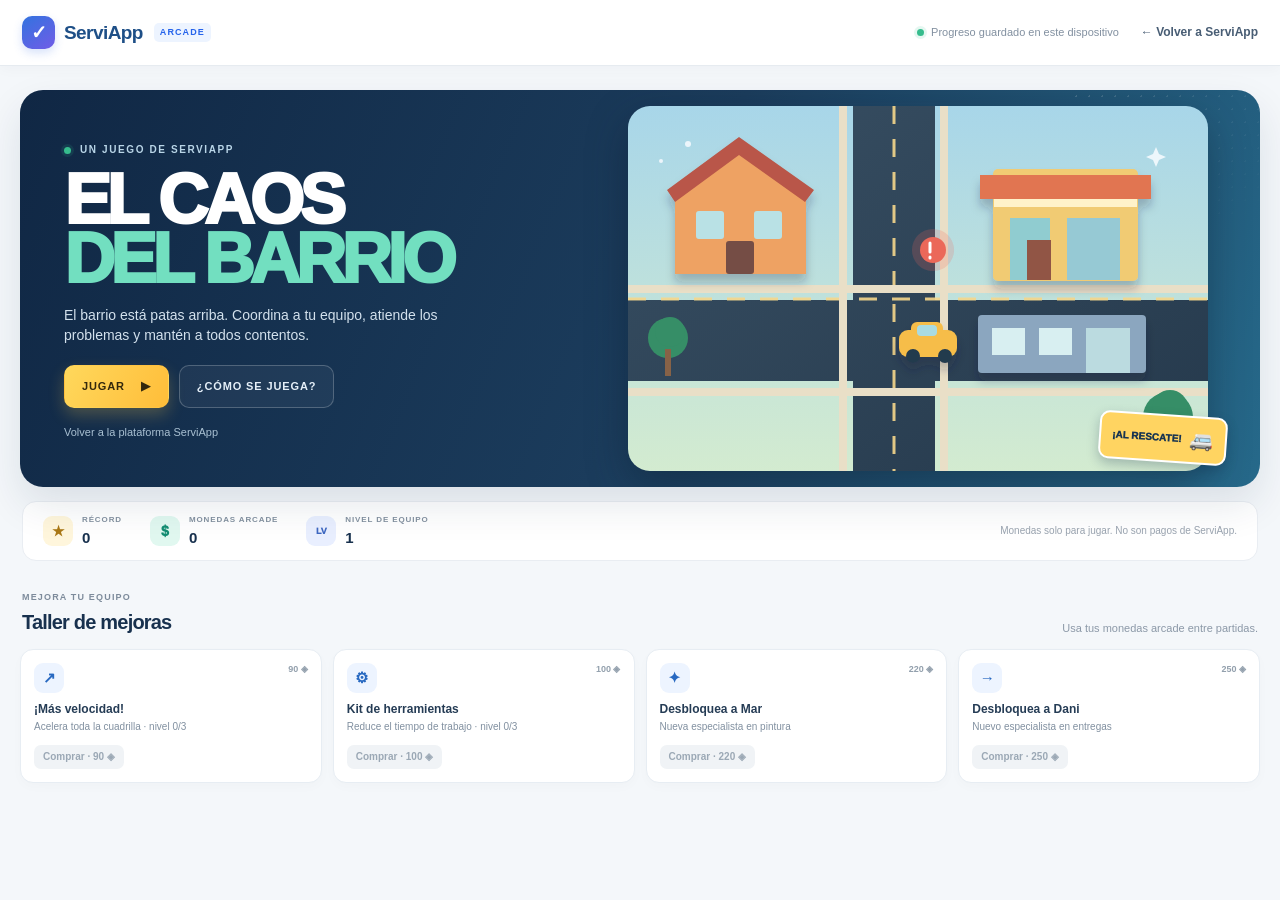
==== minijuegos.html @ 91fe1529 "Agrega Zona Arcade El Caos del Barrio" ====
<!DOCTYPE html>
<html lang="es">
<head>
    <meta charset="UTF-8">
    <meta name="viewport" content="width=device-width, initial-scale=1.0">
    <meta name="theme-color" content="#102744">
    <title>Zona Arcade | ServiApp</title>
    <link rel="stylesheet" href="minijuegos.css">
</head>
<body>
    <header class="arcade-topbar">
        <a class="arcade-brand" href="index.html" aria-label="Volver a ServiApp">
            <span class="brand-check">✓</span><span>ServiApp</span><small>ARCADE</small>
        </a>
        <div class="topbar-right"><span class="local-save"><i></i> Progreso guardado en este dispositivo</span><a class="back-to-app" href="index.html">← <span>Volver a ServiApp</span></a></div>
    </header>

    <main class="arcade-main">
        <section id="welcomeScreen" class="arcade-screen welcome-screen" aria-labelledby="gameTitle">
            <div class="welcome-hero">
                <div class="hero-copy">
                    <span class="game-eyebrow"><i></i> UN JUEGO DE SERVIAPP</span>
                    <h1 id="gameTitle">EL CAOS<br><span>DEL BARRIO</span></h1>
                    <p>El barrio está patas arriba. Coordina a tu equipo, atiende los problemas y mantén a todos contentos.</p>
                    <div class="hero-actions">
                        <button id="playButton" type="button" class="arcade-button arcade-button-yellow"><span>JUGAR</span><b>▶</b></button>
                        <button id="instructionsButton" type="button" class="arcade-button arcade-button-ghost">¿CÓMO SE JUEGA?</button>
                    </div>
                    <a class="small-return-link" href="index.html">Volver a la plataforma ServiApp</a>
                </div>
                <div class="hero-city" aria-hidden="true">
                    <svg viewBox="0 0 580 365" role="presentation">
                        <defs>
                            <linearGradient id="sky" x1="0" y1="0" x2="0" y2="1"><stop stop-color="#a8d6e9"/><stop offset="1" stop-color="#d3ebd0"/></linearGradient>
                            <linearGradient id="road" x1="0" y1="0" x2="1" y2="1"><stop stop-color="#384f63"/><stop offset="1" stop-color="#25394c"/></linearGradient>
                            <filter id="shadow" x="-30%" y="-30%" width="160%" height="170%"><feDropShadow dx="0" dy="8" stdDeviation="5" flood-color="#13263a" flood-opacity=".25"/></filter>
                        </defs>
                        <rect width="580" height="365" rx="22" fill="url(#sky)"/>
                        <path d="M0 194h580v81H0zM225 0h82v365h-82z" fill="url(#road)"/>
                        <path d="M0 193h580M266 0v365" stroke="#f6d78b" stroke-width="3" stroke-dasharray="18 15" opacity=".9"/>
                        <path d="M0 183h580M0 286h580M215 0v365M316 0v365" stroke="#e9dfc7" stroke-width="8"/>
                        <g filter="url(#shadow)">
                            <path d="M47 82 111 39l67 43v86H47z" fill="#eea263"/><path d="m39 84 72-53 75 53-9 12-66-47-64 47z" fill="#b95748"/><rect x="68" y="105" width="28" height="28" rx="3" fill="#b9e1e5"/><rect x="126" y="105" width="28" height="28" rx="3" fill="#b9e1e5"/><rect x="98" y="135" width="28" height="33" rx="3" fill="#754d45"/>
                            <rect x="365" y="63" width="145" height="112" rx="5" fill="#f1cb73"/><path d="M352 69h171v24H352z" fill="#e17451"/><path d="M366 93h143v8H366z" fill="#fff2c9"/><rect x="382" y="112" width="40" height="62" fill="#90ccd0"/><rect x="439" y="112" width="53" height="62" fill="#96c9d4"/><path d="M399 174v-40h24v40" fill="#915545"/>
                            <rect x="350" y="209" width="168" height="58" rx="4" fill="#8ba6bf"/><rect x="364" y="222" width="33" height="27" fill="#d8eff1"/><rect x="411" y="222" width="33" height="27" fill="#d8eff1"/><rect x="458" y="222" width="44" height="45" fill="#bbdbe0"/>
                        </g>
                        <g fill="#368e67"><circle cx="40" cy="232" r="20"/><circle cx="42" cy="226" r="15"/><rect x="37" y="243" width="6" height="27" fill="#876247"/><circle cx="540" cy="311" r="25"/><circle cx="542" cy="302" r="18"/><rect x="537" y="319" width="7" height="31" fill="#876247"/></g>
                        <g transform="translate(271 224)" filter="url(#shadow)"><rect width="58" height="27" rx="9" fill="#f6bd4a"/><rect x="12" y="-8" width="32" height="18" rx="6" fill="#f6bd4a"/><rect x="18" y="-5" width="20" height="11" rx="4" fill="#a9dbe3"/><circle cx="14" cy="26" r="7" fill="#243a4e"/><circle cx="46" cy="26" r="7" fill="#243a4e"/></g>
                        <g transform="translate(305 144)"><circle r="22" fill="#ed675d" opacity=".2"><animate attributeName="r" values="17;24;17" dur="1.6s" repeatCount="indefinite"/></circle><circle r="13" fill="#eb6859"/><path d="M-3-7v9m0 5v1" stroke="white" stroke-width="3" stroke-linecap="round"/></g>
                        <g fill="#f8fbff" opacity=".85"><circle cx="60" cy="38" r="3"/><circle cx="33" cy="55" r="2"/><path d="m528 41 3 7 7 3-7 3-3 7-3-7-7-3 7-3z"/></g>
                    </svg>
                    <div class="hero-sticker"><span>¡AL RESCATE!</span><b>🚐</b></div>
                </div>
                <div class="hero-dots" aria-hidden="true"></div>
            </div>

            <div class="welcome-bottom">
                <div class="meta-stats">
                    <div class="meta-stat"><span class="stat-icon stat-record">★</span><span><small>RÉCORD</small><strong id="recordValue">0</strong></span></div>
                    <div class="meta-stat"><span class="stat-icon stat-coins">$</span><span><small>MONEDAS ARCADE</small><strong id="walletValue">0</strong></span></div>
                    <div class="meta-stat"><span class="stat-icon stat-level">LV</span><span><small>NIVEL DE EQUIPO</small><strong id="teamLevelValue">1</strong></span></div>
                </div>
                <p>Monedas solo para jugar. No son pagos de ServiApp.</p>
            </div>

            <section class="upgrade-section" aria-labelledby="upgradeTitle">
                <div class="section-heading"><div><span class="section-kicker">MEJORA TU EQUIPO</span><h2 id="upgradeTitle">Taller de mejoras</h2></div><p>Usa tus monedas arcade entre partidas.</p></div>
                <div id="upgradeShop" class="upgrade-shop"></div>
            </section>
        </section>

        <section id="prepareScreen" class="arcade-screen prepare-screen" hidden aria-labelledby="prepareTitle">
            <div class="subscreen-heading"><button id="backWelcome" class="back-round" type="button" aria-label="Volver">←</button><div><span class="section-kicker">ANTES DEL TURNO</span><h2 id="prepareTitle">Prepara a tu equipo</h2></div><span class="prep-duration">⏱ Turno de 3 minutos</span></div>
            <p class="screen-lede">Elige a un trabajador para revisar sus habilidades. En la partida podrás asignarlo a los avisos del barrio.</p>
            <div id="prepWorkers" class="worker-roster prep-roster"></div>
            <div id="workerPreview" class="worker-preview"></div>
            <button id="startShiftButton" class="arcade-button arcade-button-yellow start-shift-button" type="button"><span>INICIAR TURNO</span><b>▶</b></button>
        </section>

        <section id="gameScreen" class="arcade-screen game-screen" hidden aria-label="Partida El Caos del Barrio">
            <div class="game-hud">
                <div class="hud-game-title"><span class="hud-mark">✦</span><span><small>EL CAOS DEL</small><strong>BARRIO</strong></span></div>
                <div class="hud-metric timer-metric"><small>TIEMPO</small><strong id="timerValue">03:00</strong></div>
                <div class="hud-metric score-metric"><small>PUNTOS</small><strong id="scoreValue">0</strong></div>
                <div class="hud-metric coin-metric"><small>MONEDAS</small><strong id="roundCoinsValue">0</strong></div>
                <div class="reputation-metric"><div><small>REPUTACIÓN</small><strong id="reputationValue">100%</strong></div><div class="reputation-track"><span id="reputationBar"></span></div></div>
                <button id="pauseButton" class="pause-button" type="button" aria-label="Pausar partida">Ⅱ</button>
            </div>

            <div class="event-banner" id="eventBanner" hidden><span id="eventBannerIcon">✦</span><span id="eventBannerText"></span><small id="eventBannerTime"></small></div>

            <div class="game-board-layout">
                <section class="city-panel" aria-label="Mapa interactivo del barrio">
                    <div class="city-panel-heading"><div><span class="section-kicker">SECTOR CENTRO</span><strong>Un barrio, mil cosas por resolver</strong></div><span class="map-legend"><i class="legend-emergency"></i> Aviso nuevo</span></div>
                    <div class="city-canvas-wrap"><canvas id="cityCanvas" aria-label="Barrio interactivo. Selecciona trabajadores y avisos en el mapa."></canvas><div class="canvas-help">Selecciona un trabajador y toca un aviso para enviarlo</div></div>
                    <div class="map-status-row"><span id="selectionStatus" aria-live="polite">Selecciona un trabajador disponible.</span><span id="comboStatus"></span></div>
                </section>

                <aside class="dispatch-panel">
                    <section class="dispatch-section"><div class="panel-section-heading"><div><span class="section-kicker">TU CUADRILLA</span><h3>Trabajadores</h3></div><span id="workersAvailable" class="count-pill">4 libres</span></div><div id="gameWorkers" class="game-workers-list"></div></section>
                    <section class="dispatch-section requests-section"><div class="panel-section-heading"><div><span class="section-kicker">EN EL BARRIO</span><h3>Avisos</h3></div><span id="requestsCount" class="count-pill count-alert">0</span></div><div id="requestsList" class="requests-list"></div></section>
                </aside>
            </div>
        </section>
    </main>

    <div id="arcadeOverlay" class="arcade-overlay" hidden role="dialog" aria-modal="true" aria-labelledby="overlayTitle"><div id="overlayCard" class="overlay-card"></div></div>
    <div id="toast" class="arcade-toast" role="status" aria-live="polite"></div>

    <script src="minijuegos.js" defer></script>
</body>
</html>
---- minijuegos.css ----
:root { color-scheme: light; --navy:#102744; --navy-2:#193a5e; --ink:#172b43; --muted:#6e7f91; --blue:#3478e5; --line:#e5ebf1; --paper:#f4f7fa; --mint:#48c8a1; --amber:#ffc64b; }
* { box-sizing:border-box; }
body { min-height:100vh; margin:0; color:var(--ink); background:var(--paper); font:15px/1.45 Inter,"Segoe UI",Arial,sans-serif; }
button,a { font:inherit; }
[hidden] { display:none!important; }
.arcade-topbar { position:sticky; top:0; z-index:5; height:66px; padding:0 max(22px,calc((100vw - 1240px)/2)); display:flex; align-items:center; justify-content:space-between; background:#fff; border-bottom:1px solid #e6ebf0; box-shadow:0 3px 13px #142b4308; }
.arcade-brand { display:flex; align-items:center; gap:9px; color:#1e4f87; text-decoration:none; font-weight:850; font-size:19px; letter-spacing:-.03em; }
.brand-check { width:33px; height:33px; display:grid; place-items:center; border-radius:10px; color:white; background:linear-gradient(145deg,#3273df,#715ce7); box-shadow:0 4px 10px #366ee533; }
.arcade-brand small { margin-left:2px; padding:3px 6px; border-radius:5px; color:#2563eb; background:#edf4ff; font-size:9px; letter-spacing:.12em; }
.topbar-right { display:flex; align-items:center; gap:22px; }
.local-save { display:flex; align-items:center; gap:7px; color:#8290a0; font-size:11px; }
.local-save i,.game-eyebrow i { width:7px; height:7px; display:inline-block; border-radius:50%; background:#36bc8d; box-shadow:0 0 0 3px #36bc8d20; }
.back-to-app { color:#485d74; font-size:12px; font-weight:750; text-decoration:none; }.back-to-app:hover,.small-return-link:hover { color:#2563eb; }
.arcade-main { width:min(100% - 34px,1240px); margin:0 auto; padding:24px 0 55px; }
.welcome-hero { position:relative; min-height:330px; display:grid; grid-template-columns: .95fr 1.05fr; overflow:hidden; border-radius:23px; background:linear-gradient(112deg,#102744 0%,#1b3c5c 52%,#26698a 100%); box-shadow:0 18px 40px #152c451c; }
.hero-copy { position:relative; z-index:2; padding:34px 0 26px 44px; align-self:center; }
.game-eyebrow { display:flex; align-items:center; gap:9px; color:#b9d5e7; font-size:10px; font-weight:850; letter-spacing:.16em; }
.hero-copy h1 { margin:14px 0 12px; color:#fff; font-size:clamp(43px,5.6vw,70px); line-height:.83; letter-spacing:-.067em; font-weight:950; }
.hero-copy h1 span { color:#72dfc0; }
.hero-copy>p { max-width:410px; margin:17px 0 20px; color:#d3e1ed; font-size:14px; }
.hero-actions { display:flex; align-items:center; gap:10px; flex-wrap:wrap; }
.arcade-button { min-height:43px; padding:0 17px; display:inline-flex; align-items:center; justify-content:center; gap:16px; border:1px solid transparent; border-radius:10px; font-size:11px; font-weight:900; letter-spacing:.08em; cursor:pointer; transition:transform .16s,box-shadow .16s,background .16s; }
.arcade-button:hover { transform:translateY(-2px); }
.arcade-button-yellow { color:#33280d; background:linear-gradient(120deg,#ffd85c,#ffbd39); box-shadow:0 7px 16px #ffcc4b3d; }.arcade-button-yellow:hover { box-shadow:0 9px 22px #ffcc4b58; }
.arcade-button-yellow b { font-size:12px; }.arcade-button-ghost { color:#e5eff8; border-color:#ffffff38; background:#ffffff0c; }.arcade-button-ghost:hover { background:#ffffff18; }
.small-return-link { display:inline-block; margin-top:17px; color:#a9c0d2; font-size:11px; text-decoration:none; }
.hero-city { position:relative; z-index:1; display:flex; align-items:center; justify-content:center; min-width:0; padding:16px 34px 16px 0; }
.hero-city svg { width:min(100%,580px); filter:drop-shadow(0 15px 20px #0716265c); }
.hero-sticker { position:absolute; right:33px; bottom:25px; padding:8px 11px; display:flex; align-items:center; gap:8px; border:2px solid #fff; border-radius:10px; color:#173451; background:#ffd461; box-shadow:0 5px 12px #10274442; font-size:10px; font-weight:950; transform:rotate(4deg); }.hero-sticker b { font-size:19px; }
.hero-dots { position:absolute; inset:0 0 auto auto; width:190px; height:130px; opacity:.16; background-image:radial-gradient(#fff 1px,transparent 1px); background-size:13px 13px; mask-image:linear-gradient(135deg,#000,transparent); }
.welcome-bottom { margin:14px 2px 0; padding:12px 20px; display:flex; align-items:center; justify-content:space-between; gap:16px; border:1px solid #e9edf2; border-radius:14px; background:white; }
.meta-stats { display:flex; align-items:center; gap:28px; }.meta-stat { display:flex; align-items:center; gap:9px; }.meta-stat>span:last-child { display:grid; gap:1px; }.meta-stat small { color:#8491a0; font-size:8px; font-weight:850; letter-spacing:.11em; }.meta-stat strong { color:#18314e; font-size:15px; }.stat-icon { width:30px; height:30px; display:grid; place-items:center; border-radius:9px; font-size:14px; font-weight:950; }.stat-record { color:#aa7816; background:#fff6dc; }.stat-coins { color:#148d72; background:#e1f8f0; }.stat-level { color:#3e68c2; background:#e9efff; font-size:9px; }.welcome-bottom>p { margin:0; color:#9aa4b0; font-size:10px; }
.upgrade-section { margin:23px 0 0; }.section-heading { margin:0 2px 12px; display:flex; align-items:end; justify-content:space-between; gap:12px; }.section-kicker { color:#7d8b9b; font-size:9px; font-weight:900; letter-spacing:.13em; }.section-heading h2 { margin:2px 0 0; color:#18314e; font-size:20px; letter-spacing:-.04em; }.section-heading>p { margin:0; color:#8b98a7; font-size:11px; }
.upgrade-shop { display:grid; grid-template-columns:repeat(4,minmax(0,1fr)); gap:11px; }.upgrade-card { min-height:115px; padding:13px; display:flex; flex-direction:column; align-items:flex-start; border:1px solid #e7edf3; border-radius:13px; background:#fff; box-shadow:0 4px 12px #1c344b05; }.upgrade-card-top { width:100%; display:flex; justify-content:space-between; gap:8px; }.upgrade-symbol { width:30px; height:30px; display:grid; place-items:center; border-radius:9px; color:#2869c1; background:#edf4ff; font-size:15px; font-weight:900; }.upgrade-level { color:#93a0ad; font-size:9px; font-weight:800; }.upgrade-card h3 { margin:8px 0 2px; color:#253c55; font-size:12px; }.upgrade-card p { margin:0 0 10px; color:#8190a0; font-size:10px; }.upgrade-buy { margin-top:auto; padding:5px 9px; border:0; border-radius:7px; color:#24599a; background:#edf4ff; font-size:10px; font-weight:850; cursor:pointer; }.upgrade-buy:hover:not(:disabled) { background:#dce9ff; }.upgrade-buy:disabled { color:#9ba8b5; background:#f0f3f6; cursor:not-allowed; }
.arcade-screen { animation:screen-in .25s ease-out; }.prepare-screen { padding:26px; border:1px solid #e6ecf1; border-radius:20px; background:white; box-shadow:0 10px 30px #122e4a0b; }.subscreen-heading { display:flex; align-items:center; gap:12px; }.subscreen-heading h2 { margin:1px 0 0; font-size:24px; letter-spacing:-.04em; }.back-round { width:36px; height:36px; border:1px solid #e4eaf0; border-radius:50%; color:#34516f; background:white; font-size:19px; cursor:pointer; }.prep-duration { margin-left:auto; padding:8px 11px; border-radius:9px; color:#315b91; background:#edf4ff; font-size:11px; font-weight:800; }.screen-lede { margin:14px 0 17px; color:#748396; font-size:13px; }.worker-roster { display:grid; grid-template-columns:repeat(auto-fit,minmax(185px,1fr)); gap:11px; }.worker-card { padding:13px; display:flex; align-items:center; gap:11px; text-align:left; border:1px solid #e5ebf1; border-radius:13px; background:white; cursor:pointer; transition:.15s ease; }.worker-card:hover { border-color:#b9cdf5; transform:translateY(-2px); }.worker-card.selected { border-color:#4380df; box-shadow:0 0 0 3px #4380df17; background:#f7faff; }.worker-avatar { --worker:#4381e8; position:relative; width:43px; height:48px; flex:0 0 43px; }.worker-avatar .avatar-head { position:absolute; top:1px; left:11px; z-index:1; width:22px; height:22px; border:2px solid #fff; border-radius:50%; background:#d99a6b; box-shadow:0 1px 3px #182d4355; }.worker-avatar .avatar-body { position:absolute; bottom:0; left:3px; width:37px; height:31px; border:2px solid #fff; border-radius:15px 15px 10px 10px; background:var(--worker); box-shadow:0 2px 4px #182d4325; }.worker-avatar .avatar-cap { position:absolute; top:0; left:8px; z-index:2; width:27px; height:10px; border-radius:12px 12px 3px 3px; background:var(--worker); border-bottom:3px solid #f5c451; }.worker-avatar .avatar-tool { position:absolute; right:-1px; bottom:2px; z-index:3; width:13px; height:13px; display:grid; place-items:center; border:2px solid #fff; border-radius:50%; color:#344a60; background:#f8d676; font-size:8px; }.worker-card-name { display:block; color:#263c53; font-size:12px; font-weight:850; }.worker-card-role { display:block; margin-top:2px; color:#7a8998; font-size:10px; }.worker-card-stat { display:block; margin-top:5px; color:#4e6c8c; font-size:9px; }.worker-preview { min-height:48px; margin:15px 0 13px; padding:11px 14px; border-radius:11px; color:#536c83; background:#f4f8fc; font-size:12px; }.worker-preview strong { color:#203e5d; }.worker-preview span { margin-right:9px; }.start-shift-button { min-width:185px; }
.game-screen { min-width:0; }.game-hud { min-height:69px; margin-bottom:11px; padding:8px 14px; display:flex; align-items:center; gap:clamp(12px,2vw,26px); border:1px solid #243f5c; border-radius:14px; color:white; background:linear-gradient(105deg,#102744,#193a5b); box-shadow:0 7px 18px #0f27401a; }.hud-game-title { min-width:150px; display:flex; align-items:center; gap:9px; }.hud-mark { width:32px; height:32px; display:grid; place-items:center; border:1px solid #ffffff28; border-radius:10px; color:#fbd369; background:#ffffff11; font-size:18px; }.hud-game-title>span:last-child { display:grid; line-height:1.05; }.hud-game-title small { color:#9fb6ca; font-size:8px; font-weight:850; letter-spacing:.12em; }.hud-game-title strong { margin-top:2px; font-size:12px; letter-spacing:.1em; }.hud-metric { min-width:64px; display:grid; gap:1px; }.hud-metric small,.reputation-metric small { color:#a7bdcf; font-size:8px; font-weight:850; letter-spacing:.1em; }.hud-metric strong { color:white; font-variant-numeric:tabular-nums; font-size:16px; }.timer-metric strong { color:#ffdc76; }.coin-metric strong { color:#81e2c5; }.reputation-metric { min-width:114px; flex:1; display:grid; gap:5px; }.reputation-metric>div:first-child { display:flex; justify-content:space-between; align-items:center; }.reputation-metric strong { font-size:11px; }.reputation-track { height:6px; overflow:hidden; border-radius:99px; background:#ffffff28; }.reputation-track span { width:100%; height:100%; display:block; border-radius:inherit; background:linear-gradient(90deg,#40d39f,#9be5ad); transition:width .25s,background .25s; }.pause-button { width:35px; height:35px; flex:0 0 35px; border:1px solid #ffffff35; border-radius:10px; color:white; background:#ffffff0e; font-size:15px; font-weight:900; cursor:pointer; }.pause-button:hover { background:#ffffff24; }
.event-banner { min-height:37px; margin:0 0 10px; padding:8px 12px; display:flex; align-items:center; gap:9px; border:1px solid #f0d58b; border-radius:10px; color:#694e17; background:linear-gradient(90deg,#fff4d3,#fffaf0); font-size:11px; font-weight:800; }.event-banner small { margin-left:auto; color:#8c7441; font-size:9px; }.event-banner.event-rain { border-color:#b5d6ef; color:#245b85; background:#eaf6ff; }.event-banner.event-rush { border-color:#ffc6a4; color:#92512d; background:#fff1e7; }.event-banner.event-thanks { border-color:#b4e5d3; color:#257153; background:#e9fff5; }
.game-board-layout { display:grid; grid-template-columns:minmax(0,1fr) 290px; gap:11px; align-items:stretch; }.city-panel,.dispatch-panel { min-width:0; border:1px solid #e3eaf0; border-radius:14px; background:white; box-shadow:0 6px 18px #142b4308; }.city-panel { overflow:hidden; }.city-panel-heading { min-height:55px; padding:9px 13px; display:flex; align-items:center; justify-content:space-between; gap:8px; }.city-panel-heading>div { display:grid; }.city-panel-heading strong { color:#26425e; font-size:12px; }.map-legend { color:#8593a2; font-size:9px; white-space:nowrap; }.legend-emergency { width:8px; height:8px; display:inline-block; margin-right:4px; border-radius:50%; background:#ea675d; box-shadow:0 0 0 3px #ea675d20; }.city-canvas-wrap { position:relative; overflow:hidden; background:#b8d8c3; }.city-canvas-wrap canvas { width:100%; height:auto; display:block; aspect-ratio:1000/620; touch-action:none; cursor:default; }.canvas-help { position:absolute; right:9px; bottom:8px; padding:5px 8px; border:1px solid #ffffff80; border-radius:7px; color:#506578; background:#ffffffd9; font-size:9px; pointer-events:none; }.map-status-row { min-height:32px; padding:7px 12px; display:flex; justify-content:space-between; gap:10px; color:#718193; font-size:9px; }.map-status-row #comboStatus { color:#ba7e12; font-weight:850; }
.dispatch-panel { display:flex; flex-direction:column; overflow:hidden; }.dispatch-section { min-height:0; padding:12px; }.requests-section { flex:1; border-top:1px solid #edf1f4; }.panel-section-heading { display:flex; align-items:center; justify-content:space-between; gap:8px; margin-bottom:8px; }.panel-section-heading h3 { margin:0; color:#203b56; font-size:14px; letter-spacing:-.025em; }.count-pill { padding:4px 7px; border-radius:99px; color:#2772ca; background:#edf5ff; font-size:9px; font-weight:850; }.count-alert { color:#b95549; background:#fff0ed; }.game-workers-list,.requests-list { display:grid; gap:6px; }.game-worker-row { width:100%; min-height:46px; padding:5px 8px; display:flex; align-items:center; gap:8px; text-align:left; border:1px solid transparent; border-radius:9px; background:#f7f9fb; cursor:pointer; }.game-worker-row:hover { border-color:#d6e3f2; background:#f1f6fb; }.game-worker-row.selected { border-color:#4d87dc; background:#edf5ff; box-shadow:0 0 0 2px #4780d815; }.game-worker-row.busy { opacity:.72; }.game-worker-row .worker-avatar { width:31px; height:34px; flex-basis:31px; transform:scale(.72); transform-origin:center; margin:0 -3px; }.game-worker-info { min-width:0; flex:1; }.game-worker-info strong { display:block; overflow:hidden; color:#32475e; font-size:10px; text-overflow:ellipsis; white-space:nowrap; }.game-worker-info small { display:block; color:#8793a0; font-size:8px; }.worker-state { padding:4px 6px; border-radius:99px; color:#21845e; background:#e3f8ee; font-size:8px; font-weight:850; }.worker-state.traveling { color:#9a681a; background:#fff4d7; }.worker-state.working { color:#2d6eb8; background:#e6f2ff; }.worker-state.unavailable { color:#8d96a2; background:#edf0f3; }
.requests-list { max-height:350px; overflow:auto; padding-right:2px; }.request-card { width:100%; padding:9px; display:grid; grid-template-columns:30px minmax(0,1fr) auto; align-items:center; gap:8px; text-align:left; border:1px solid #e8edf2; border-radius:10px; background:white; cursor:pointer; transition:.14s ease; }.request-card:hover { border-color:#f1b1a9; background:#fffaf9; transform:translateY(-1px); }.request-card.selected { border-color:#ea766b; box-shadow:0 0 0 2px #e76d5e18; }.request-card.assigned { border-color:#c4d9ed; background:#f8fbff; }.request-service-icon { width:29px; height:29px; display:grid; place-items:center; border-radius:9px; color:#bd584c; background:#fff0ed; font-size:12px; font-weight:950; }.request-card-text { min-width:0; }.request-card-text strong { display:block; overflow:hidden; color:#314860; font-size:9px; text-overflow:ellipsis; white-space:nowrap; }.request-card-text small { display:block; color:#8793a0; font-size:8px; }.request-card-side { text-align:right; }.request-time { display:block; color:#c05d50; font-variant-numeric:tabular-nums; font-size:9px; font-weight:900; }.request-time.safe { color:#7f8c99; }.request-reward { display:block; margin-top:2px; color:#25805e; font-size:8px; font-weight:850; }.request-difficulty { display:inline-block; margin-top:2px; color:#b27a20; font-size:7px; letter-spacing:.05em; }
.empty-requests { padding:15px 9px; border:1px dashed #dce4eb; border-radius:10px; color:#8897a6; text-align:center; font-size:9px; }
.arcade-overlay { position:fixed; inset:0; z-index:20; padding:18px; display:grid; place-items:center; background:#0d2039bd; backdrop-filter:blur(5px); animation:fade-in .18s ease-out; }.overlay-card { width:min(100%,510px); max-height:min(92vh,760px); overflow:auto; padding:24px; border:1px solid #ffffffb0; border-radius:19px; background:white; box-shadow:0 25px 75px #07182f5c; animation:pop-in .22s ease-out; }.overlay-top { display:flex; align-items:flex-start; justify-content:space-between; gap:15px; }.overlay-kicker { color:#71849a; font-size:9px; font-weight:900; letter-spacing:.13em; }.overlay-card h2 { margin:4px 0 8px; color:#17314e; font-size:25px; letter-spacing:-.05em; }.overlay-card p { color:#6c7d8e; font-size:12px; }.overlay-close { width:32px; height:32px; border:1px solid #e5ebf0; border-radius:50%; color:#536b80; background:white; cursor:pointer; }.overlay-actions { display:flex; flex-wrap:wrap; justify-content:center; gap:9px; margin-top:18px; }.arcade-button-blue { color:white; background:#3478e5; box-shadow:0 6px 13px #3478e538; }.arcade-button-white { color:#39536c; border-color:#e0e7ed; background:white; }.overlay-instructions { display:grid; gap:9px; margin-top:15px; }.instruction-row { padding:10px; display:flex; gap:10px; border-radius:10px; background:#f5f8fb; }.instruction-row b { width:24px; height:24px; display:grid; flex:0 0 24px; place-items:center; border-radius:7px; color:#2b67bb; background:#e5efff; font-size:10px; }.instruction-row span { color:#566b81; font-size:11px; }.result-hero { margin:-24px -24px 17px; padding:25px 24px 20px; color:white; border-radius:19px 19px 0 0; background:linear-gradient(120deg,#173454,#286481); text-align:center; }.result-hero .overlay-kicker { color:#b5d0e4; }.result-hero h2 { margin:5px 0; color:white; }.result-score { color:#ffda68; font-size:39px; font-weight:950; letter-spacing:-.05em; }.result-grid { display:grid; grid-template-columns:repeat(3,1fr); gap:8px; }.result-stat { padding:10px 8px; border:1px solid #e9eef3; border-radius:10px; background:#fafbfd; text-align:center; }.result-stat small { display:block; color:#8390a0; font-size:8px; font-weight:800; letter-spacing:.08em; }.result-stat strong { display:block; margin-top:3px; color:#263e57; font-size:15px; }.result-record { margin-top:11px; padding:10px; border-radius:9px; color:#936f1e; background:#fff7dc; text-align:center; font-size:11px; font-weight:850; }
.arcade-toast { position:fixed; left:50%; bottom:22px; z-index:30; max-width:calc(100vw - 30px); padding:10px 15px; border:1px solid #ffffff35; border-radius:10px; color:white; background:#173653ee; box-shadow:0 8px 22px #0c233b40; font-size:11px; font-weight:750; opacity:0; pointer-events:none; transform:translate(-50%,12px); transition:.2s; }.arcade-toast.visible { opacity:1; transform:translate(-50%,0); }
@keyframes screen-in { from { opacity:0; transform:translateY(5px); } to { opacity:1; transform:none; } }@keyframes fade-in { from { opacity:0; } to { opacity:1; } }@keyframes pop-in { from { opacity:0; transform:scale(.97) translateY(6px); } to { opacity:1; transform:none; } }
@media(max-width:950px) { .welcome-hero { grid-template-columns:1fr 1fr; }.hero-copy { padding-left:30px; }.hero-copy h1 { font-size:clamp(48px,7vw,62px); }.hero-city { padding-right:18px; }.upgrade-shop { grid-template-columns:repeat(2,minmax(0,1fr)); }.game-board-layout { grid-template-columns:minmax(0,1fr) 260px; gap:8px; }.game-hud { gap:13px; }.hud-game-title { min-width:118px; } }
@media(max-width:720px) { .arcade-main { width:min(100% - 20px,1240px); padding-top:13px; }.arcade-topbar { height:58px; padding:0 13px; }.local-save { display:none; }.welcome-hero { min-height:0; grid-template-columns:1fr; }.hero-copy { padding:27px 24px 5px; }.hero-copy h1 { font-size:clamp(48px,12vw,65px); }.hero-copy>p { max-width:460px; margin:13px 0 15px; font-size:13px; }.hero-city { height:205px; padding:0 22px 12px; }.hero-city svg { width:min(100%,450px); max-height:205px; }.hero-sticker { right:25px; bottom:19px; }.welcome-bottom { align-items:flex-start; flex-direction:column; gap:7px; padding:12px; }.meta-stats { width:100%; justify-content:space-between; gap:7px; }.meta-stat { gap:6px; }.stat-icon { width:26px; height:26px; }.meta-stat small { font-size:7px; }.meta-stat strong { font-size:13px; }.welcome-bottom>p { align-self:flex-end; font-size:9px; }.section-heading { align-items:flex-start; flex-direction:column; gap:2px; }.section-heading h2 { font-size:18px; }.upgrade-shop { gap:8px; }.upgrade-card { min-height:111px; padding:10px; }.prepare-screen { padding:16px; }.subscreen-heading h2 { font-size:20px; }.prep-duration { padding:6px 8px; font-size:9px; }.game-hud { min-height:58px; padding:7px; gap:8px; border-radius:11px; }.hud-game-title { min-width:0; gap:6px; }.hud-mark { width:27px; height:27px; }.hud-game-title small { font-size:6px; }.hud-game-title strong { font-size:9px; }.hud-metric { min-width:44px; }.hud-metric small,.reputation-metric small { font-size:6px; }.hud-metric strong { font-size:12px; }.reputation-metric { min-width:70px; }.reputation-metric strong { font-size:9px; }.pause-button { width:30px; height:30px; flex-basis:30px; }.game-board-layout { grid-template-columns:1fr; }.dispatch-panel { display:grid; grid-template-columns:minmax(0,.85fr) minmax(0,1.15fr); }.dispatch-section { padding:9px; }.requests-section { border-top:0; border-left:1px solid #edf1f4; }.game-workers-list { gap:4px; }.game-worker-row { min-height:39px; padding:3px 5px; gap:3px; }.worker-state { padding:3px 4px; font-size:7px; }.requests-list { max-height:206px; }.city-canvas-wrap canvas { min-height:205px; }.canvas-help { right:6px; bottom:6px; font-size:8px; }.map-status-row { font-size:8px; } }
@media(max-width:440px) { .arcade-brand { font-size:16px; }.arcade-brand small { font-size:8px; }.back-to-app { font-size:10px; }.hero-copy { padding-inline:19px; }.hero-copy h1 { font-size:47px; }.hero-actions { gap:7px; }.arcade-button { min-height:40px; padding:0 12px; font-size:9px; }.hero-city { height:178px; }.upgrade-shop { grid-template-columns:1fr 1fr; }.upgrade-card p { font-size:9px; }.hud-game-title { display:none; }.reputation-metric { flex:1; }.game-hud { justify-content:space-between; }.city-panel-heading { padding-inline:9px; }.city-panel-heading strong { font-size:10px; }.map-legend { font-size:8px; }.dispatch-panel { grid-template-columns:.9fr 1.1fr; }.panel-section-heading h3 { font-size:12px; }.count-pill { padding:3px 5px; font-size:8px; }.game-worker-info strong { font-size:9px; }.game-worker-info small { font-size:7px; }.worker-state { max-width:56px; overflow:hidden; text-overflow:ellipsis; white-space:nowrap; }.request-card { grid-template-columns:25px minmax(0,1fr) auto; gap:5px; padding:7px 5px; }.request-service-icon { width:24px; height:24px; }.request-card-text strong { font-size:8px; }.request-card-text small,.request-time { font-size:7px; }.request-reward { font-size:7px; } }
@media(prefers-reduced-motion:reduce) { *,*::before,*::after { animation-duration:.01ms!important; transition-duration:.01ms!important; } }
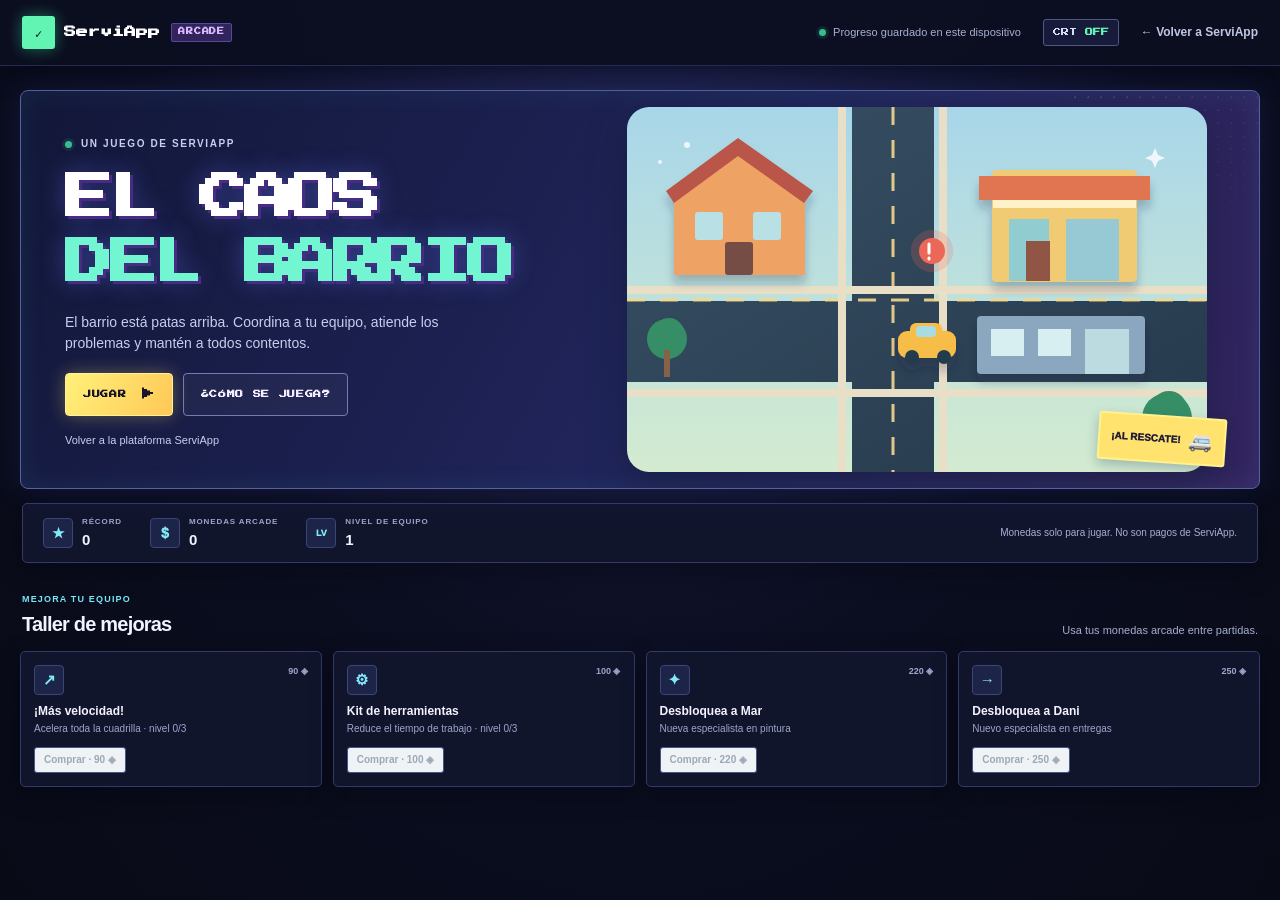
==== commit 3bbb2b1d: "Fase 1: identidad retro neón para zona arcade" ====
--- a/minijuegos.html
+++ b/minijuegos.html
@@ -3,8 +3,11 @@
 <head>
     <meta charset="UTF-8">
     <meta name="viewport" content="width=device-width, initial-scale=1.0">
-    <meta name="theme-color" content="#102744">
+    <meta name="theme-color" content="#080b18">
     <title>Zona Arcade | ServiApp</title>
+    <link rel="preconnect" href="https://fonts.googleapis.com">
+    <link rel="preconnect" href="https://fonts.gstatic.com" crossorigin>
+    <link href="https://fonts.googleapis.com/css2?family=Press+Start+2P&display=swap" rel="stylesheet">
     <link rel="stylesheet" href="minijuegos.css">
 </head>
 <body>
@@ -12,7 +15,7 @@
         <a class="arcade-brand" href="index.html" aria-label="Volver a ServiApp">
             <span class="brand-check">✓</span><span>ServiApp</span><small>ARCADE</small>
         </a>
-        <div class="topbar-right"><span class="local-save"><i></i> Progreso guardado en este dispositivo</span><a class="back-to-app" href="index.html">← <span>Volver a ServiApp</span></a></div>
+        <div class="topbar-right"><span class="local-save"><i></i> Progreso guardado en este dispositivo</span><button id="crtToggleButton" class="crt-toggle" type="button" aria-pressed="false" aria-label="Activar efecto de pantalla retro">CRT <strong>OFF</strong></button><a class="back-to-app" href="index.html">← <span>Volver a ServiApp</span></a></div>
     </header>
 
     <main class="arcade-main">
@@ -92,7 +95,7 @@
             <div class="game-board-layout">
                 <section class="city-panel" aria-label="Mapa interactivo del barrio">
                     <div class="city-panel-heading"><div><span class="section-kicker">SECTOR CENTRO</span><strong>Un barrio, mil cosas por resolver</strong></div><span class="map-legend"><i class="legend-emergency"></i> Aviso nuevo</span></div>
-                    <div class="city-canvas-wrap"><canvas id="cityCanvas" aria-label="Barrio interactivo. Selecciona trabajadores y avisos en el mapa."></canvas><div class="canvas-help">Selecciona un trabajador y toca un aviso para enviarlo</div></div>
+                    <div class="city-canvas-wrap"><canvas id="cityCanvas" aria-label="Barrio interactivo. Toca o arrastra un trabajador hasta un aviso para asignarlo."></canvas><div class="canvas-help"><b>1</b> Toca un trabajador <span>→</span> <b>2</b> toca una alerta</div></div>
                     <div class="map-status-row"><span id="selectionStatus" aria-live="polite">Selecciona un trabajador disponible.</span><span id="comboStatus"></span></div>
                 </section>
 
--- a/minijuegos.css
+++ b/minijuegos.css
@@ -45,4 +45,104 @@
 @media(max-width:950px) { .welcome-hero { grid-template-columns:1fr 1fr; }.hero-copy { padding-left:30px; }.hero-copy h1 { font-size:clamp(48px,7vw,62px); }.hero-city { padding-right:18px; }.upgrade-shop { grid-template-columns:repeat(2,minmax(0,1fr)); }.game-board-layout { grid-template-columns:minmax(0,1fr) 260px; gap:8px; }.game-hud { gap:13px; }.hud-game-title { min-width:118px; } }
 @media(max-width:720px) { .arcade-main { width:min(100% - 20px,1240px); padding-top:13px; }.arcade-topbar { height:58px; padding:0 13px; }.local-save { display:none; }.welcome-hero { min-height:0; grid-template-columns:1fr; }.hero-copy { padding:27px 24px 5px; }.hero-copy h1 { font-size:clamp(48px,12vw,65px); }.hero-copy>p { max-width:460px; margin:13px 0 15px; font-size:13px; }.hero-city { height:205px; padding:0 22px 12px; }.hero-city svg { width:min(100%,450px); max-height:205px; }.hero-sticker { right:25px; bottom:19px; }.welcome-bottom { align-items:flex-start; flex-direction:column; gap:7px; padding:12px; }.meta-stats { width:100%; justify-content:space-between; gap:7px; }.meta-stat { gap:6px; }.stat-icon { width:26px; height:26px; }.meta-stat small { font-size:7px; }.meta-stat strong { font-size:13px; }.welcome-bottom>p { align-self:flex-end; font-size:9px; }.section-heading { align-items:flex-start; flex-direction:column; gap:2px; }.section-heading h2 { font-size:18px; }.upgrade-shop { gap:8px; }.upgrade-card { min-height:111px; padding:10px; }.prepare-screen { padding:16px; }.subscreen-heading h2 { font-size:20px; }.prep-duration { padding:6px 8px; font-size:9px; }.game-hud { min-height:58px; padding:7px; gap:8px; border-radius:11px; }.hud-game-title { min-width:0; gap:6px; }.hud-mark { width:27px; height:27px; }.hud-game-title small { font-size:6px; }.hud-game-title strong { font-size:9px; }.hud-metric { min-width:44px; }.hud-metric small,.reputation-metric small { font-size:6px; }.hud-metric strong { font-size:12px; }.reputation-metric { min-width:70px; }.reputation-metric strong { font-size:9px; }.pause-button { width:30px; height:30px; flex-basis:30px; }.game-board-layout { grid-template-columns:1fr; }.dispatch-panel { display:grid; grid-template-columns:minmax(0,.85fr) minmax(0,1.15fr); }.dispatch-section { padding:9px; }.requests-section { border-top:0; border-left:1px solid #edf1f4; }.game-workers-list { gap:4px; }.game-worker-row { min-height:39px; padding:3px 5px; gap:3px; }.worker-state { padding:3px 4px; font-size:7px; }.requests-list { max-height:206px; }.city-canvas-wrap canvas { min-height:205px; }.canvas-help { right:6px; bottom:6px; font-size:8px; }.map-status-row { font-size:8px; } }
 @media(max-width:440px) { .arcade-brand { font-size:16px; }.arcade-brand small { font-size:8px; }.back-to-app { font-size:10px; }.hero-copy { padding-inline:19px; }.hero-copy h1 { font-size:47px; }.hero-actions { gap:7px; }.arcade-button { min-height:40px; padding:0 12px; font-size:9px; }.hero-city { height:178px; }.upgrade-shop { grid-template-columns:1fr 1fr; }.upgrade-card p { font-size:9px; }.hud-game-title { display:none; }.reputation-metric { flex:1; }.game-hud { justify-content:space-between; }.city-panel-heading { padding-inline:9px; }.city-panel-heading strong { font-size:10px; }.map-legend { font-size:8px; }.dispatch-panel { grid-template-columns:.9fr 1.1fr; }.panel-section-heading h3 { font-size:12px; }.count-pill { padding:3px 5px; font-size:8px; }.game-worker-info strong { font-size:9px; }.game-worker-info small { font-size:7px; }.worker-state { max-width:56px; overflow:hidden; text-overflow:ellipsis; white-space:nowrap; }.request-card { grid-template-columns:25px minmax(0,1fr) auto; gap:5px; padding:7px 5px; }.request-service-icon { width:24px; height:24px; }.request-card-text strong { font-size:8px; }.request-card-text small,.request-time { font-size:7px; }.request-reward { font-size:7px; } }
+
+/* Marcadores y controles táctiles con más presencia en el mapa del turno. */
+.canvas-help { left:11px; right:auto; bottom:10px; padding:7px 10px; display:flex; align-items:center; gap:6px; color:#29445e; border-color:#ffffff; background:#ffffffed; box-shadow:0 3px 10px #0d263c25; font-size:10px; font-weight:800; }
+.canvas-help b { width:17px; height:17px; display:grid; place-items:center; border-radius:50%; color:#fff; background:#3478e5; font-size:9px; }
+.canvas-help span { color:#678098; font-size:13px; }
+.game-worker-row { min-height:52px; }
+.game-worker-row .worker-avatar { width:36px; height:40px; flex-basis:36px; transform:scale(.9); margin:0 -1px; }
+.game-worker-row.selected { border-width:2px; background:#eaf3ff; }
+.request-card { min-height:58px; padding:8px; }
+.request-service-icon { width:34px; height:34px; border-radius:11px; font-size:10px; }
+.request-card-text strong { font-size:10px; }
+.request-card-text small { font-size:9px; }
+.request-time { font-size:10px; }
+.city-canvas-wrap canvas { cursor:grab; }
+.city-canvas-wrap canvas:active { cursor:grabbing; }
+@media(max-width:720px) {
+    .canvas-help { left:6px; bottom:6px; gap:4px; padding:5px 7px; font-size:8px; }
+    .canvas-help b { width:14px; height:14px; font-size:7px; }
+    .game-worker-row { min-height:46px; }
+    .game-worker-row .worker-avatar { width:32px; height:36px; flex-basis:32px; transform:scale(.82); margin:0 -2px; }
+    .request-card { min-height:53px; padding:6px; }
+    .request-service-icon { width:29px; height:29px; font-size:9px; }
+}
 @media(prefers-reduced-motion:reduce) { *,*::before,*::after { animation-duration:.01ms!important; transition-duration:.01ms!important; } }
+
+/* Identidad arcade retro neón, aislada de las demás pantallas de ServiApp. */
+:root { color-scheme:dark; --navy:#10142c; --navy-2:#1a2044; --ink:#f2f3ff; --muted:#adb4d6; --blue:#52e5f2; --line:#373d68; --paper:#090c1c; --mint:#62f4b2; --amber:#ffe36e; }
+body { color:var(--ink); background:radial-gradient(ellipse at 50% -20%,#222655 0,#0b0e20 58%,#080a16 100%); }
+.arcade-topbar { background:#0b0e20ed; border-color:#252b50; box-shadow:0 4px 24px #05061390; }
+.arcade-brand { color:#fff; font-family:"Press Start 2P",monospace; font-size:12px; letter-spacing:0; }
+.brand-check { border-radius:3px; color:#0c1226; background:var(--mint); box-shadow:0 0 15px #42ffbf62; }
+.arcade-brand small { border:1px solid #514aa1; border-radius:2px; color:#d9b8ff; background:#32245b; font-family:"Press Start 2P",monospace; font-size:7px; }
+.local-save { color:#a7afd1; }
+.back-to-app { color:#c0c7e5; }
+.back-to-app:hover,.small-return-link:hover { color:var(--amber); }
+.crt-toggle { padding:7px 9px; border:1px solid #505785; border-radius:3px; color:#d7dcf7; background:#171b39; font-family:"Press Start 2P",monospace; font-size:8px; cursor:pointer; }
+.crt-toggle strong { color:var(--mint); }
+.crt-toggle[aria-pressed="true"] { border-color:#ff6fcf; box-shadow:0 0 12px #ff6fcf55; }
+.crt-toggle[aria-pressed="true"] strong { color:#ff8cda; }
+.arcade-main { max-width:1240px; }
+.welcome-hero { border:1px solid #5760a1; border-radius:8px; background:linear-gradient(120deg,#121738 0%,#20245a 54%,#34245f 100%); box-shadow:0 0 35px #5867ff20,inset 0 0 28px #54e9f215; }
+.hero-copy h1 { font-family:"Press Start 2P",monospace; font-size:clamp(28px,4vw,48px); line-height:1.35; letter-spacing:-.07em; text-shadow:3px 3px 0 #492b84,0 0 23px #6b78ff65; }
+.hero-copy h1 span { color:#71f6d1; }
+.game-eyebrow,.section-kicker,.overlay-kicker { color:#77e6f5; }
+.hero-copy>p,.game-eyebrow,.small-return-link { color:#c8ceef; }
+.arcade-button { border-radius:4px; font-family:"Press Start 2P",monospace; font-size:8px; }
+.arcade-button-yellow { color:#18142a; border-color:#fff39a; background:linear-gradient(120deg,#fff17a,#ffc857); box-shadow:0 0 18px #ffe36e52; }
+.arcade-button-ghost { border-color:#737cb2; color:#f3edff; background:#ffffff0a; }
+.hero-sticker { border:2px solid #fff28e; border-radius:3px; color:#211a39; background:#ffe36e; }
+.welcome-bottom,.upgrade-card,.prepare-screen,.city-panel,.dispatch-panel { border-color:#333a67; border-radius:5px; background:#11152c; box-shadow:0 8px 24px #03040c60; }
+.welcome-bottom>p,.section-heading>p,.screen-lede { color:#a7afd0; }
+.meta-stat small,.upgrade-level,.upgrade-card p { color:#9da5ca; }
+.meta-stat strong,.section-heading h2,.subscreen-heading h2,.panel-section-heading h3 { color:#f1f3ff; }
+.stat-icon,.upgrade-symbol { border:1px solid #3c4578; border-radius:4px; color:#83e9f7; background:#1c2448; }
+.upgrade-card h3 { color:#f4f2ff; }
+.upgrade-buy { border:1px solid #4b5487; border-radius:3px; color:#8ef4de; background:#20274c; }
+.upgrade-buy:hover:not(:disabled) { background:#2b3563; }
+.back-round,.worker-card,.worker-preview { border-color:#3b426d; border-radius:5px; color:#e8eaff; background:#151a35; }
+.worker-card.selected { border-color:#73e9f5; background:#1a2549; box-shadow:0 0 0 2px #68e5f52c,0 0 18px #5ddcf52b; }
+.prep-duration,.count-pill { border:1px solid #454d80; border-radius:3px; color:#96edfa; background:#1a2041; }
+.game-hud { border:1px solid #6265b0; border-radius:5px; background:linear-gradient(90deg,#121735,#20214e); box-shadow:0 0 22px #505cff20; }
+.hud-game-title strong,.hud-metric strong,.reputation-metric strong { color:#f6f3ff; }
+.hud-mark { color:#fff17a; background:#4d3679; }
+.hud-metric small,.reputation-metric small { color:#aeb8dc; }
+.timer-metric strong { color:#81f4d4; }
+.score-metric strong { color:#ffe574; }
+.coin-metric strong { color:#9df4b2; }
+.pause-button { border:1px solid #7883c7; border-radius:4px; color:#fff; background:#333668; }
+.city-panel-heading strong { color:#eef0ff; }
+.city-panel-heading,.dispatch-section { color:#c4c9e7; }
+.map-status-row { color:#bbc2e2; }
+.game-worker-row,.request-card { border-color:#30385f; border-radius:4px; color:#e7eaff; background:#191e3b; }
+.game-worker-row:hover,.request-card:hover { border-color:#59dced; background:#22294e; }
+.game-worker-row.selected,.request-card.selected { border-color:#67e8f5; background:#252950; box-shadow:0 0 12px #50d9e929; }
+.game-worker-info strong,.request-card-text strong { color:#f0f2ff; }
+.game-worker-info small,.request-card-text small { color:#adb5d4; }
+.worker-state { color:#8df2ba; background:#183b3d; }
+.worker-state.traveling { color:#ffe181; background:#463a25; }
+.worker-state.working { color:#9de5ff; background:#203850; }
+.request-service-icon { color:#ff9aab; background:#45263e; }
+.request-time { color:#ff9b9b; }
+.request-time.safe { color:#c5cee8; }
+.request-reward { color:#8df2ba; }
+.empty-requests { border-color:#424a76; color:#aeb6d6; }
+.arcade-overlay { background:#050612d9; }
+.overlay-card { border:1px solid #5e65a1; border-radius:6px; color:#e8eaff; background:#11152c; box-shadow:0 0 40px #6669ff35; }
+.overlay-card h2 { color:#fff; }
+.overlay-card p,.instruction-row span { color:#c0c7e5; }
+.overlay-close,.arcade-button-white { border-color:#48507d; color:#e4e8ff; background:#191e3d; }
+.instruction-row,.result-stat { border:1px solid #30385f; border-radius:4px; background:#191e3b; }
+.instruction-row b { border-radius:3px; color:#12172f; background:#79ecf5; }
+.result-hero { background:linear-gradient(120deg,#171c43,#36235c); }
+.result-stat small { color:#aab2d3; }
+.result-stat strong { color:#f3f4ff; }
+.result-record { color:#ffe994; background:#39331f; }
+.arcade-toast { border-radius:4px; background:#20264beF; }
+.crt-enabled::after { position:fixed; inset:0; z-index:40; pointer-events:none; content:""; opacity:.22; background:repeating-linear-gradient(to bottom,transparent 0,transparent 2px,#03040b 3px,#03040b 4px); mix-blend-mode:multiply; }
+.crt-enabled .arcade-main { filter:saturate(1.16) contrast(1.03); }
+button:focus-visible,a:focus-visible { outline:3px solid #ffe36e; outline-offset:3px; }
+@media(max-width:720px) { .arcade-brand { font-size:9px; }.arcade-brand small { font-size:6px; }.crt-toggle { padding:6px; font-size:7px; }.hero-copy h1 { font-size:clamp(24px,7vw,40px); } }
+@media(prefers-reduced-motion:reduce) { .crt-enabled::after { opacity:.12; } }
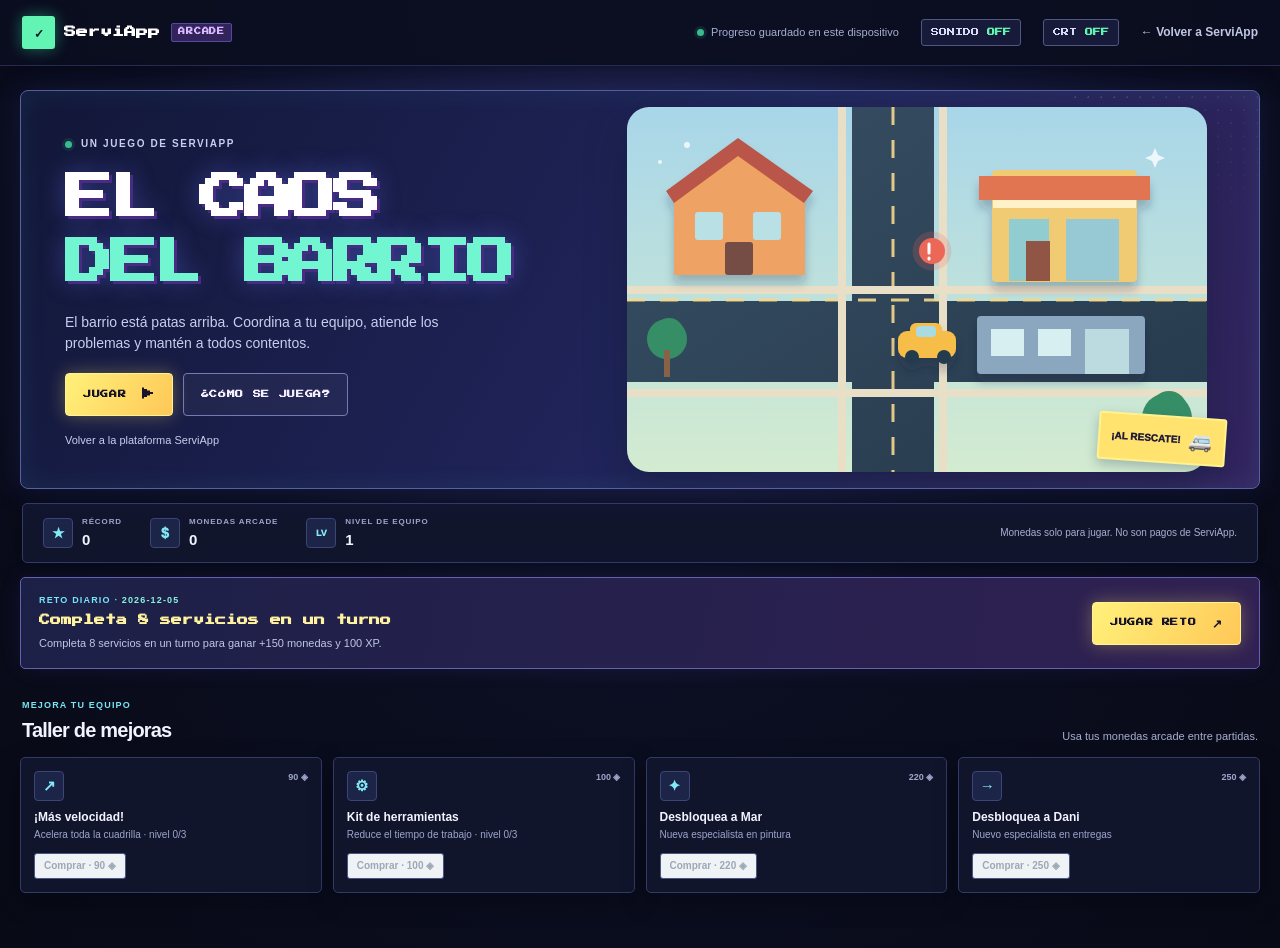
==== commit 3b1a36bb: "Fase 2: retos diarios, vidas, audio y controles" ====
--- a/minijuegos.html
+++ b/minijuegos.html
@@ -15,7 +15,7 @@
         <a class="arcade-brand" href="index.html" aria-label="Volver a ServiApp">
             <span class="brand-check">✓</span><span>ServiApp</span><small>ARCADE</small>
         </a>
-        <div class="topbar-right"><span class="local-save"><i></i> Progreso guardado en este dispositivo</span><button id="crtToggleButton" class="crt-toggle" type="button" aria-pressed="false" aria-label="Activar efecto de pantalla retro">CRT <strong>OFF</strong></button><a class="back-to-app" href="index.html">← <span>Volver a ServiApp</span></a></div>
+        <div class="topbar-right"><span class="local-save"><i></i> Progreso guardado en este dispositivo</span><button id="soundToggleButton" class="crt-toggle" type="button" aria-pressed="false" aria-label="Activar sonido">SONIDO <strong>OFF</strong></button><button id="crtToggleButton" class="crt-toggle" type="button" aria-pressed="false" aria-label="Activar efecto de pantalla retro">CRT <strong>OFF</strong></button><a class="back-to-app" href="index.html">← <span>Volver a ServiApp</span></a></div>
     </header>
 
     <main class="arcade-main">
@@ -65,6 +65,7 @@
                 </div>
                 <p>Monedas solo para jugar. No son pagos de ServiApp.</p>
             </div>
+            <div class="daily-challenge"><div><span class="section-kicker">RETO DIARIO · <strong id="dailyDateLabel"></strong></span><strong>Completa 8 servicios en un turno</strong><small id="dailyChallengeStatus">Recompensa extra de monedas y XP. Tu mejor resultado se guarda aquí.</small></div><button id="dailyChallengeButton" class="arcade-button arcade-button-yellow" type="button">JUGAR RETO <b>↗</b></button></div>
 
             <section class="upgrade-section" aria-labelledby="upgradeTitle">
                 <div class="section-heading"><div><span class="section-kicker">MEJORA TU EQUIPO</span><h2 id="upgradeTitle">Taller de mejoras</h2></div><p>Usa tus monedas arcade entre partidas.</p></div>
@@ -86,6 +87,7 @@
                 <div class="hud-metric timer-metric"><small>TIEMPO</small><strong id="timerValue">03:00</strong></div>
                 <div class="hud-metric score-metric"><small>PUNTOS</small><strong id="scoreValue">0</strong></div>
                 <div class="hud-metric coin-metric"><small>MONEDAS</small><strong id="roundCoinsValue">0</strong></div>
+                <div class="hud-metric lives-metric"><small>VIDAS</small><strong id="livesValue" aria-label="5 vidas">♥♥♥♥♥</strong></div>
                 <div class="reputation-metric"><div><small>REPUTACIÓN</small><strong id="reputationValue">100%</strong></div><div class="reputation-track"><span id="reputationBar"></span></div></div>
                 <button id="pauseButton" class="pause-button" type="button" aria-label="Pausar partida">Ⅱ</button>
             </div>
@@ -96,6 +98,7 @@
                 <section class="city-panel" aria-label="Mapa interactivo del barrio">
                     <div class="city-panel-heading"><div><span class="section-kicker">SECTOR CENTRO</span><strong>Un barrio, mil cosas por resolver</strong></div><span class="map-legend"><i class="legend-emergency"></i> Aviso nuevo</span></div>
                     <div class="city-canvas-wrap"><canvas id="cityCanvas" aria-label="Barrio interactivo. Toca o arrastra un trabajador hasta un aviso para asignarlo."></canvas><div class="canvas-help"><b>1</b> Toca un trabajador <span>→</span> <b>2</b> toca una alerta</div></div>
+                    <div class="keyboard-hint">Teclado: 1–6 equipo · ↑/↓ avisos · Enter asignar · P pausar</div>
                     <div class="map-status-row"><span id="selectionStatus" aria-live="polite">Selecciona un trabajador disponible.</span><span id="comboStatus"></span></div>
                 </section>
 
--- a/minijuegos.css
+++ b/minijuegos.css
@@ -146,3 +146,9 @@
 button:focus-visible,a:focus-visible { outline:3px solid #ffe36e; outline-offset:3px; }
 @media(max-width:720px) { .arcade-brand { font-size:9px; }.arcade-brand small { font-size:6px; }.crt-toggle { padding:6px; font-size:7px; }.hero-copy h1 { font-size:clamp(24px,7vw,40px); } }
 @media(prefers-reduced-motion:reduce) { .crt-enabled::after { opacity:.12; } }
+.daily-challenge { margin-top:14px; padding:16px 18px; display:flex; align-items:center; justify-content:space-between; gap:15px; border:1px solid #6561b0; border-radius:5px; background:linear-gradient(100deg,#1c2047,#302153); box-shadow:0 0 24px #8573ff16; }
+.daily-challenge>div { display:grid; gap:5px; }.daily-challenge>div>strong { color:#fff2a0; font-family:"Press Start 2P",monospace; font-size:11px; line-height:1.7; }.daily-challenge small { color:#c0c7e5; font-size:11px; }
+.daily-challenge .section-kicker strong { color:#8af3dd; }.lives-metric strong { color:#ff7fba; font-size:14px; letter-spacing:2px; white-space:nowrap; }.lives-metric strong .lost-life { color:#5d4268; }
+.keyboard-hint { color:#b5bddf; font-size:9px; text-align:right; }
+@media(max-width:720px) { .daily-challenge { align-items:flex-start; flex-direction:column; padding:12px; }.daily-challenge>div>strong { font-size:9px; }.daily-challenge small { font-size:10px; }.topbar-right { gap:7px; }.game-hud { gap:5px; }.hud-metric { min-width:37px; }.lives-metric { display:flex; min-width:44px; }.lives-metric strong { font-size:10px; letter-spacing:0; }.reputation-metric { min-width:58px; } }
+@media(max-width:440px) { .game-hud { padding:5px; gap:4px; }.hud-metric { min-width:32px; }.hud-metric strong { font-size:10px; }.lives-metric { min-width:36px; }.lives-metric strong { font-size:9px; }.reputation-metric { min-width:46px; }.pause-button { width:26px; height:26px; flex-basis:26px; } }
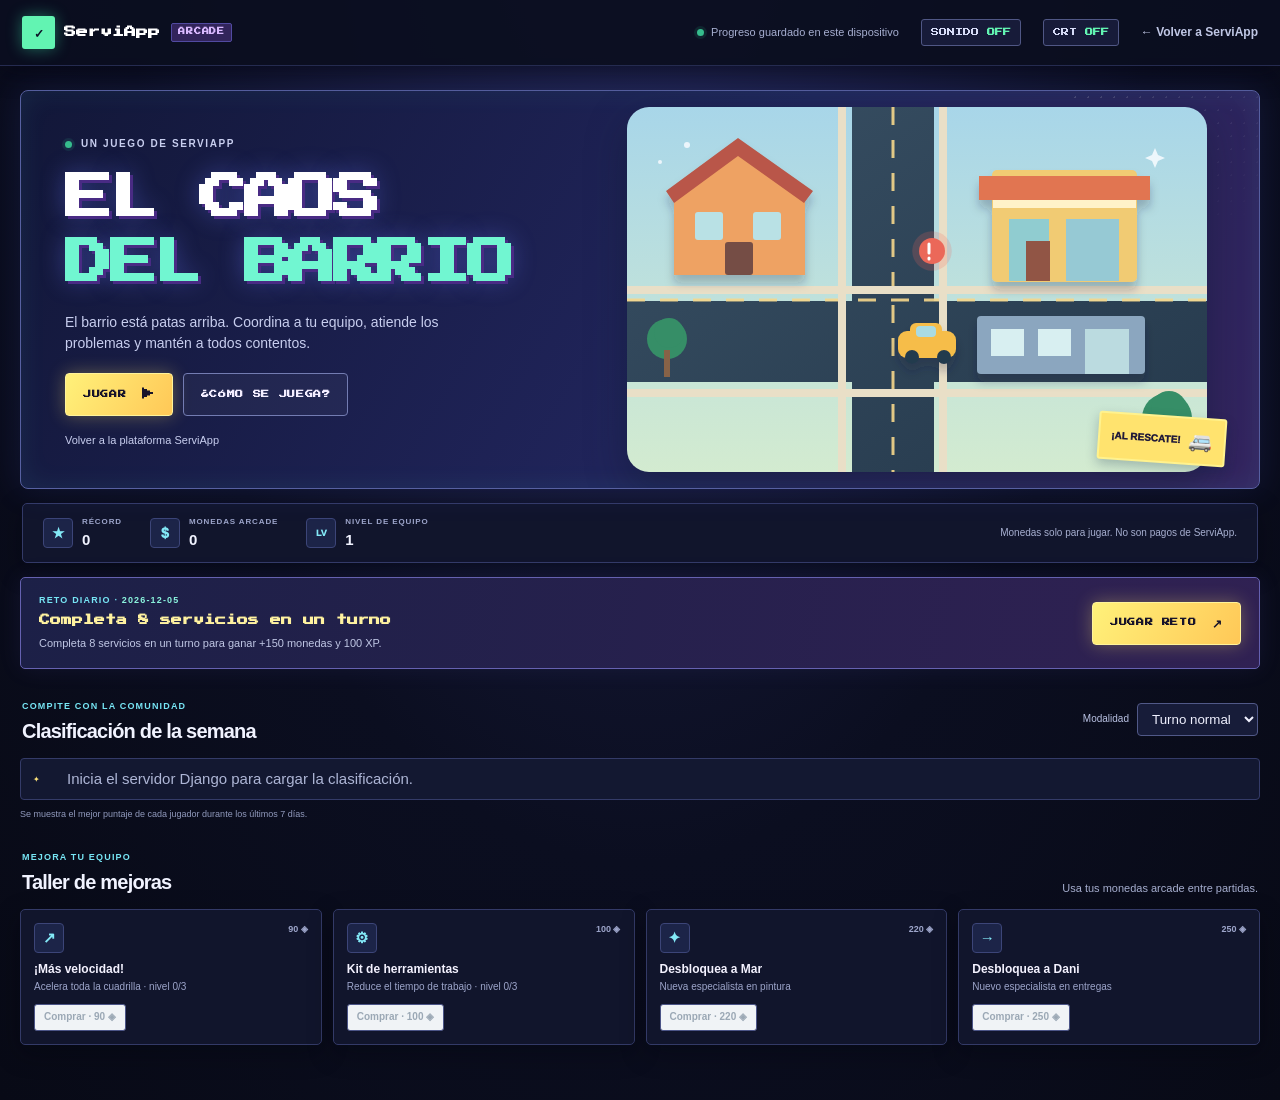
==== commit 3fb540bf: "Fase 3: ranking semanal autenticado para arcade" ====
--- a/minijuegos.html
+++ b/minijuegos.html
@@ -67,6 +67,8 @@
             </div>
             <div class="daily-challenge"><div><span class="section-kicker">RETO DIARIO · <strong id="dailyDateLabel"></strong></span><strong>Completa 8 servicios en un turno</strong><small id="dailyChallengeStatus">Recompensa extra de monedas y XP. Tu mejor resultado se guarda aquí.</small></div><button id="dailyChallengeButton" class="arcade-button arcade-button-yellow" type="button">JUGAR RETO <b>↗</b></button></div>
 
+            <section class="leaderboard-section" aria-labelledby="leaderboardTitle"><div class="section-heading"><div><span class="section-kicker">COMPITE CON LA COMUNIDAD</span><h2 id="leaderboardTitle">Clasificación de la semana</h2></div><label class="leaderboard-mode">Modalidad <select id="leaderboardMode"><option value="normal">Turno normal</option><option value="diario">Reto diario</option></select></label></div><ol id="arcadeLeaderboard" class="leaderboard-list" aria-live="polite"><li class="leaderboard-message">Cargando puntajes…</li></ol><p class="leaderboard-note">Se muestra el mejor puntaje de cada jugador durante los últimos 7 días.</p></section>
+
             <section class="upgrade-section" aria-labelledby="upgradeTitle">
                 <div class="section-heading"><div><span class="section-kicker">MEJORA TU EQUIPO</span><h2 id="upgradeTitle">Taller de mejoras</h2></div><p>Usa tus monedas arcade entre partidas.</p></div>
                 <div id="upgradeShop" class="upgrade-shop"></div>
--- a/minijuegos.css
+++ b/minijuegos.css
@@ -152,3 +152,6 @@
 .keyboard-hint { color:#b5bddf; font-size:9px; text-align:right; }
 @media(max-width:720px) { .daily-challenge { align-items:flex-start; flex-direction:column; padding:12px; }.daily-challenge>div>strong { font-size:9px; }.daily-challenge small { font-size:10px; }.topbar-right { gap:7px; }.game-hud { gap:5px; }.hud-metric { min-width:37px; }.lives-metric { display:flex; min-width:44px; }.lives-metric strong { font-size:10px; letter-spacing:0; }.reputation-metric { min-width:58px; } }
 @media(max-width:440px) { .game-hud { padding:5px; gap:4px; }.hud-metric { min-width:32px; }.hud-metric strong { font-size:10px; }.lives-metric { min-width:36px; }.lives-metric strong { font-size:9px; }.reputation-metric { min-width:46px; }.pause-button { width:26px; height:26px; flex-basis:26px; } }
+.leaderboard-section { margin-top:24px; }.leaderboard-section .section-heading { align-items:center; }.leaderboard-mode { display:flex; align-items:center; gap:8px; color:#b9c1e2; font-size:10px; }.leaderboard-mode select { padding:7px 10px; border:1px solid #515988; border-radius:4px; color:#f0f1ff; background:#171c39; }
+.leaderboard-list { margin:0; padding:0; display:grid; grid-template-columns:repeat(2,minmax(0,1fr)); gap:7px; list-style:none; counter-reset:ranking; }.leaderboard-list li { min-height:42px; padding:8px 12px; display:flex; align-items:center; gap:11px; border:1px solid #343b68; border-radius:4px; color:#e7eaff; background:#131831; counter-increment:ranking; }.leaderboard-list li::before { width:23px; color:#ffe37a; content:counter(ranking,decimal-leading-zero); font-family:"Press Start 2P",monospace; font-size:8px; }.leaderboard-list li strong { margin-left:auto; color:#8ff4dc; font-variant-numeric:tabular-nums; }.leaderboard-list .leaderboard-message { grid-column:1/-1; color:#aeb6d6; }.leaderboard-list .leaderboard-message::before { content:"✦"; }.leaderboard-note { margin:8px 0 0; color:#919abd; font-size:9px; }
+@media(max-width:720px) { .leaderboard-list { grid-template-columns:1fr; }.leaderboard-section .section-heading { align-items:flex-start; }.leaderboard-mode { font-size:9px; } }
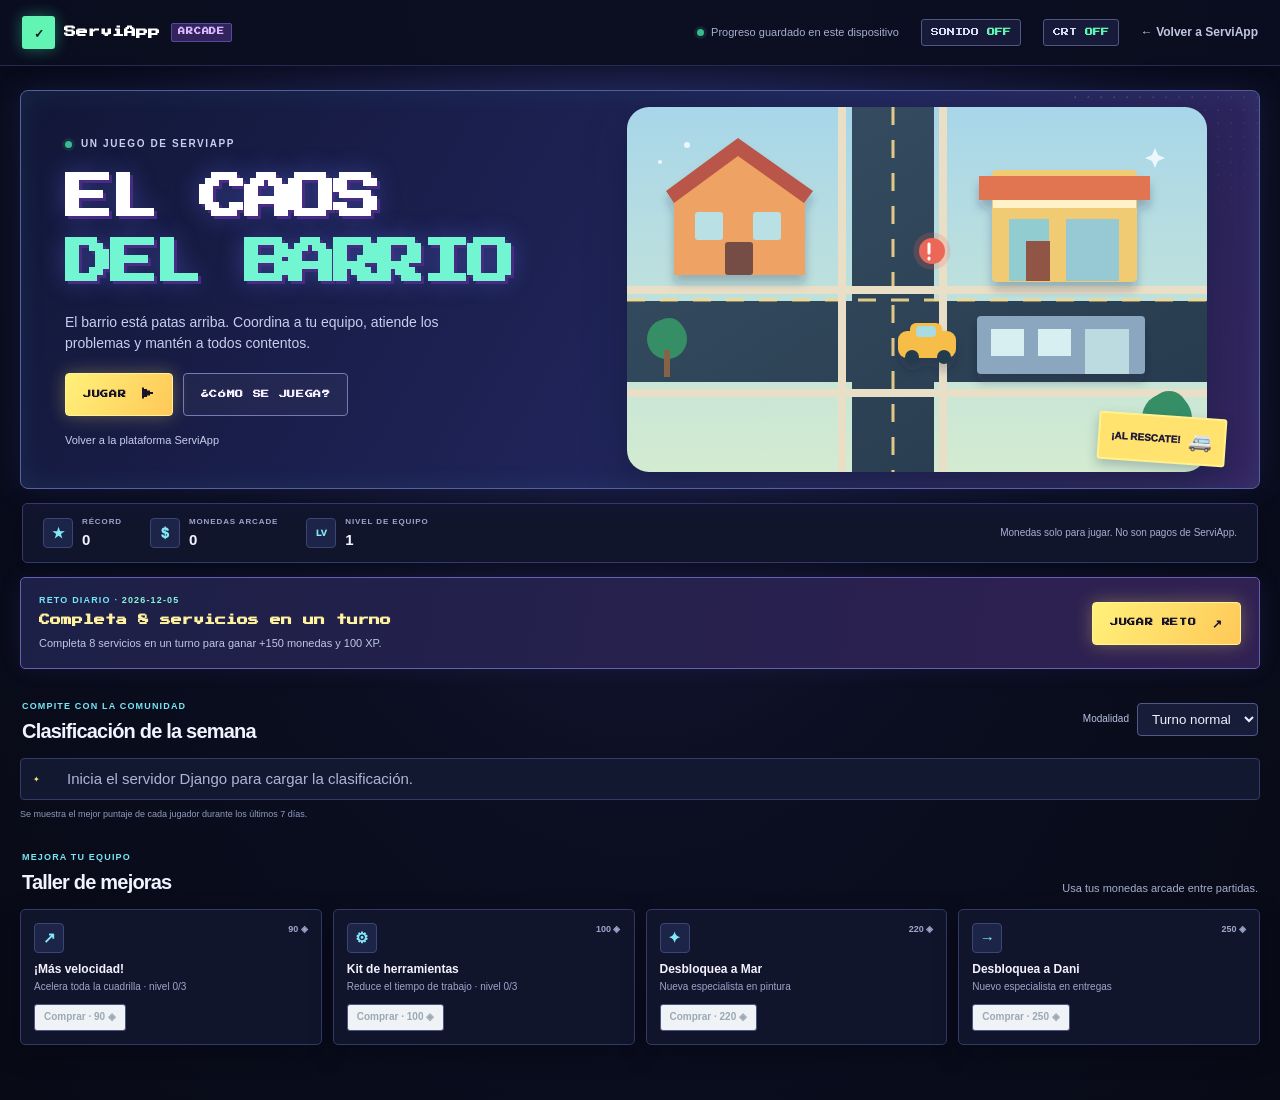
==== commit 9f17bb58: "Fase 4: modularizar arcade y mejorar accesibilidad" ====
--- a/minijuegos.html
+++ b/minijuegos.html
@@ -99,8 +99,8 @@
             <div class="game-board-layout">
                 <section class="city-panel" aria-label="Mapa interactivo del barrio">
                     <div class="city-panel-heading"><div><span class="section-kicker">SECTOR CENTRO</span><strong>Un barrio, mil cosas por resolver</strong></div><span class="map-legend"><i class="legend-emergency"></i> Aviso nuevo</span></div>
-                    <div class="city-canvas-wrap"><canvas id="cityCanvas" aria-label="Barrio interactivo. Toca o arrastra un trabajador hasta un aviso para asignarlo."></canvas><div class="canvas-help"><b>1</b> Toca un trabajador <span>→</span> <b>2</b> toca una alerta</div></div>
-                    <div class="keyboard-hint">Teclado: 1–6 equipo · ↑/↓ avisos · Enter asignar · P pausar</div>
+                    <div class="city-canvas-wrap"><canvas id="cityCanvas" tabindex="0" role="img" aria-keyshortcuts="1 2 3 4 5 6 ArrowUp ArrowDown P Escape" aria-label="Barrio interactivo. Toca o arrastra un trabajador hasta un aviso para asignarlo. También puedes usar las teclas indicadas abajo."></canvas><div class="canvas-help"><b>1</b> Toca un trabajador <span>→</span> <b>2</b> toca una alerta</div></div>
+                    <div class="keyboard-hint">Teclado: 1–6 trabajador · ↑/↓ aviso y asignación · P pausar</div>
                     <div class="map-status-row"><span id="selectionStatus" aria-live="polite">Selecciona un trabajador disponible.</span><span id="comboStatus"></span></div>
                 </section>
 
@@ -115,6 +115,6 @@
     <div id="arcadeOverlay" class="arcade-overlay" hidden role="dialog" aria-modal="true" aria-labelledby="overlayTitle"><div id="overlayCard" class="overlay-card"></div></div>
     <div id="toast" class="arcade-toast" role="status" aria-live="polite"></div>
 
-    <script src="minijuegos.js" defer></script>
+    <script type="module" src="minijuegos.js"></script>
 </body>
 </html>
--- a/minijuegos.css
+++ b/minijuegos.css
@@ -143,7 +143,7 @@
 .arcade-toast { border-radius:4px; background:#20264beF; }
 .crt-enabled::after { position:fixed; inset:0; z-index:40; pointer-events:none; content:""; opacity:.22; background:repeating-linear-gradient(to bottom,transparent 0,transparent 2px,#03040b 3px,#03040b 4px); mix-blend-mode:multiply; }
 .crt-enabled .arcade-main { filter:saturate(1.16) contrast(1.03); }
-button:focus-visible,a:focus-visible { outline:3px solid #ffe36e; outline-offset:3px; }
+button:focus-visible,a:focus-visible,select:focus-visible,canvas:focus-visible { outline:3px solid #ffe36e; outline-offset:3px; }
 @media(max-width:720px) { .arcade-brand { font-size:9px; }.arcade-brand small { font-size:6px; }.crt-toggle { padding:6px; font-size:7px; }.hero-copy h1 { font-size:clamp(24px,7vw,40px); } }
 @media(prefers-reduced-motion:reduce) { .crt-enabled::after { opacity:.12; } }
 .daily-challenge { margin-top:14px; padding:16px 18px; display:flex; align-items:center; justify-content:space-between; gap:15px; border:1px solid #6561b0; border-radius:5px; background:linear-gradient(100deg,#1c2047,#302153); box-shadow:0 0 24px #8573ff16; }
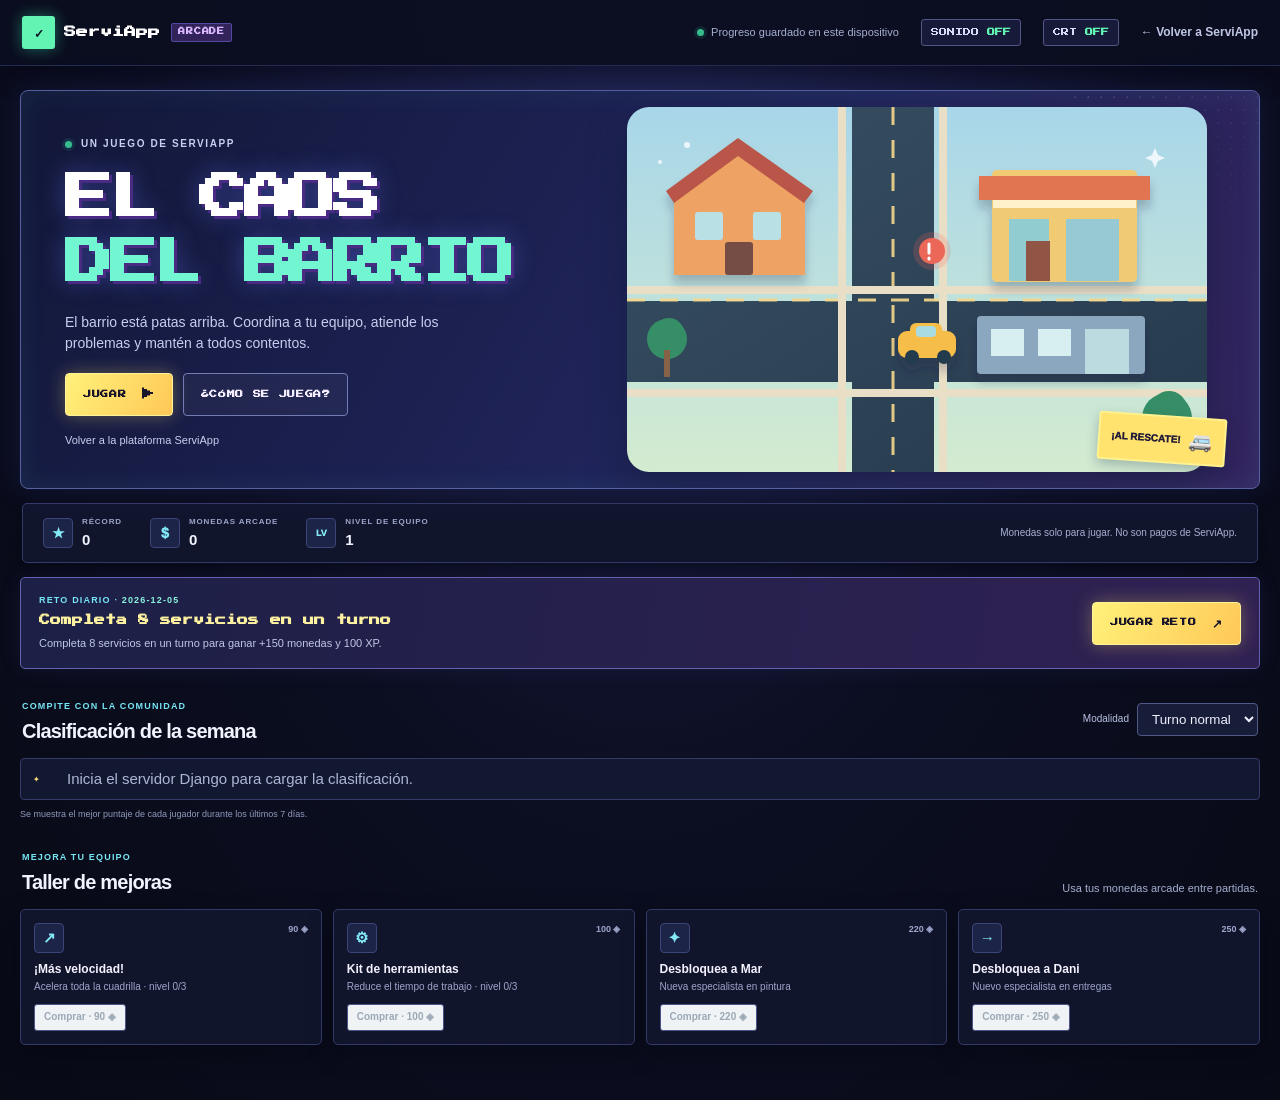
==== commit 81ffdaf9: "Completa efectos y validaciones del arcade" ====
--- a/minijuegos.html
+++ b/minijuegos.html
@@ -87,6 +87,7 @@
             <div class="game-hud">
                 <div class="hud-game-title"><span class="hud-mark">✦</span><span><small>EL CAOS DEL</small><strong>BARRIO</strong></span></div>
                 <div class="hud-metric timer-metric"><small>TIEMPO</small><strong id="timerValue">03:00</strong></div>
+                <div class="hud-metric level-metric"><small>NIVEL</small><strong id="levelValue">1</strong></div>
                 <div class="hud-metric score-metric"><small>PUNTOS</small><strong id="scoreValue">0</strong></div>
                 <div class="hud-metric coin-metric"><small>MONEDAS</small><strong id="roundCoinsValue">0</strong></div>
                 <div class="hud-metric lives-metric"><small>VIDAS</small><strong id="livesValue" aria-label="5 vidas">♥♥♥♥♥</strong></div>
--- a/minijuegos.css
+++ b/minijuegos.css
@@ -155,3 +155,11 @@
 .leaderboard-section { margin-top:24px; }.leaderboard-section .section-heading { align-items:center; }.leaderboard-mode { display:flex; align-items:center; gap:8px; color:#b9c1e2; font-size:10px; }.leaderboard-mode select { padding:7px 10px; border:1px solid #515988; border-radius:4px; color:#f0f1ff; background:#171c39; }
 .leaderboard-list { margin:0; padding:0; display:grid; grid-template-columns:repeat(2,minmax(0,1fr)); gap:7px; list-style:none; counter-reset:ranking; }.leaderboard-list li { min-height:42px; padding:8px 12px; display:flex; align-items:center; gap:11px; border:1px solid #343b68; border-radius:4px; color:#e7eaff; background:#131831; counter-increment:ranking; }.leaderboard-list li::before { width:23px; color:#ffe37a; content:counter(ranking,decimal-leading-zero); font-family:"Press Start 2P",monospace; font-size:8px; }.leaderboard-list li strong { margin-left:auto; color:#8ff4dc; font-variant-numeric:tabular-nums; }.leaderboard-list .leaderboard-message { grid-column:1/-1; color:#aeb6d6; }.leaderboard-list .leaderboard-message::before { content:"✦"; }.leaderboard-note { margin:8px 0 0; color:#919abd; font-size:9px; }
 @media(max-width:720px) { .leaderboard-list { grid-template-columns:1fr; }.leaderboard-section .section-heading { align-items:flex-start; }.leaderboard-mode { font-size:9px; } }
+.level-metric strong { color:#ff8ee1; }
+.score-jump { animation:score-jump .36s cubic-bezier(.2,.9,.3,1.4); }
+.level-up { animation:level-flash .6s ease-out; }
+.game-screen.life-shake { animation:life-shake .24s linear; }
+@keyframes score-jump { 40% { color:#fff; transform:translateY(-5px) scale(1.24); text-shadow:0 0 16px #ffe36e; } }
+@keyframes level-flash { 40% { color:#fff; transform:scale(1.5); text-shadow:0 0 16px #ff77dc; } }
+@keyframes life-shake { 20%,60% { transform:translateX(-5px); } 40%,80% { transform:translateX(5px); } }
+@media(prefers-reduced-motion:reduce) { .score-jump,.level-up,.game-screen.life-shake { animation:none!important; } }
